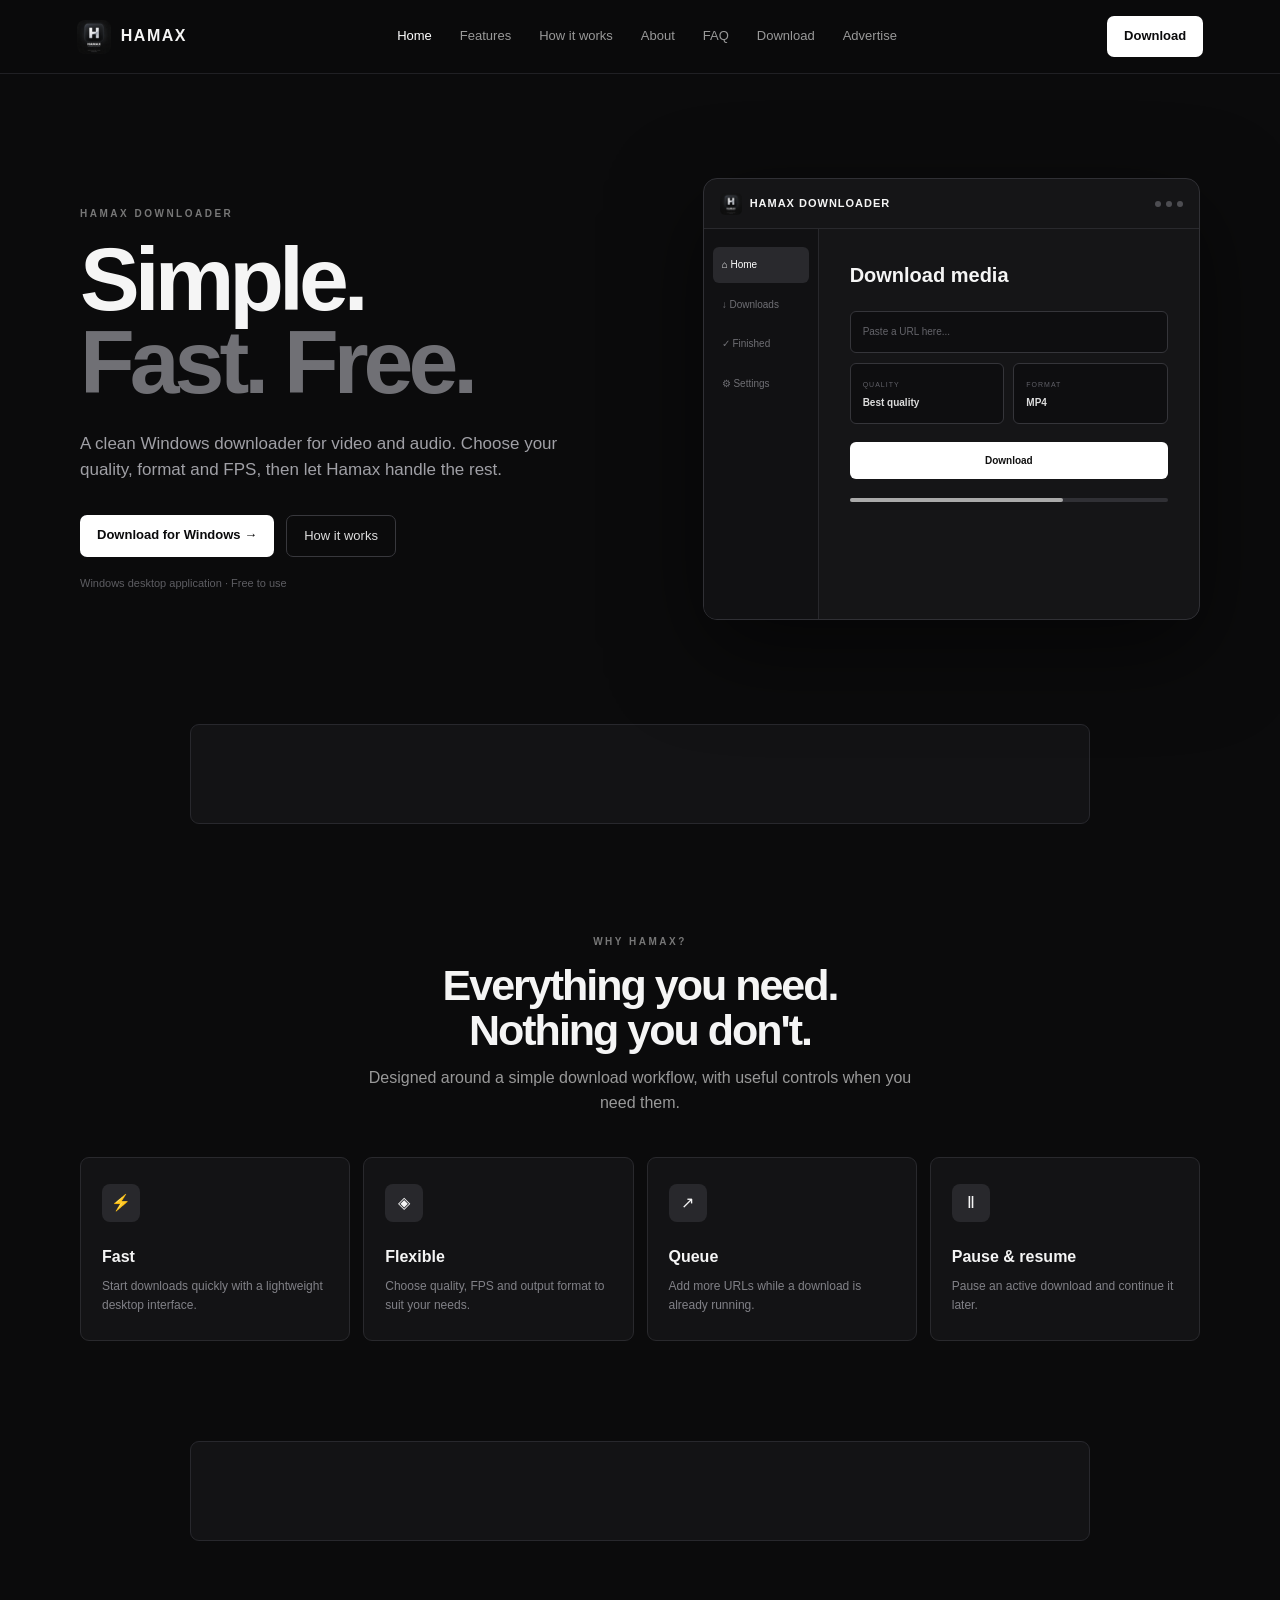
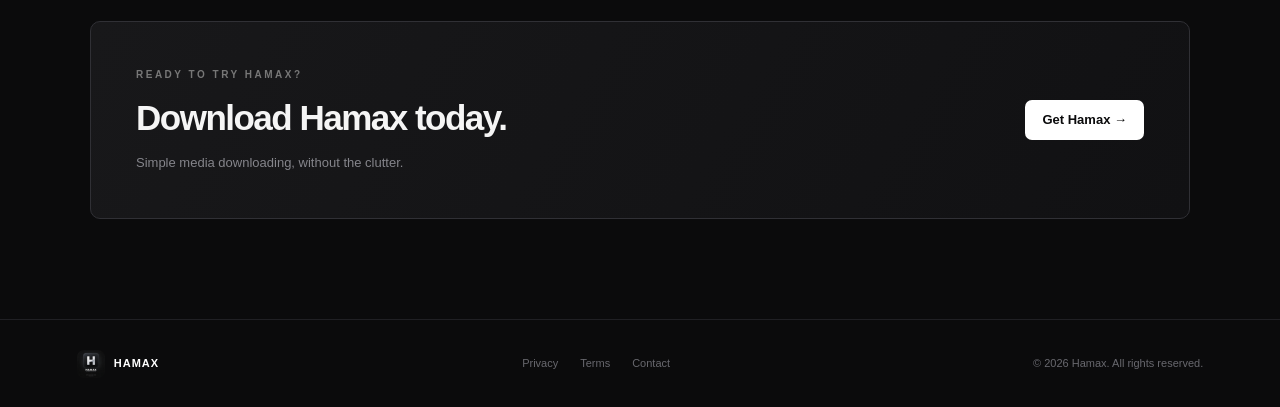
==== index.html @ fc196e13 "Add files via upload" ====
<!doctype html><html lang="en"><head><meta charset="utf-8"><meta name="viewport" content="width=device-width,initial-scale=1"><title>Hamax Downloader — Simple. Fast. Free.</title><meta name="description" content="Hamax Downloader is a simple, fast and flexible Windows media downloader."><link rel="icon" href="hamax-icon.png"><link rel="stylesheet" href="style.css"><script async src="https://pagead2.googlesyndication.com/pagead/js/adsbygoogle.js?client=ca-pub-3201957532693982" crossorigin="anonymous"></script></head><body><header class="navbar">
<a class="brand" href="index.html"><img src="hamax-icon.png" alt="Hamax"><span>HAMAX</span></a>
<nav><a href="index.html">Home</a><a href="features.html">Features</a><a href="how-it-works.html">How it works</a><a href="about.html">About</a><a href="faq.html">FAQ</a><a href="download.html">Download</a><a href="advertise.html">Advertise</a></nav>
<a class="nav-cta" href="download.html">Download</a>
</header>
<main>
<section class="hero"><div><div class="kicker">HAMAX DOWNLOADER</div><h1>Simple.<br><em>Fast. Free.</em></h1><p class="lead">A clean Windows downloader for video and audio. Choose your quality, format and FPS, then let Hamax handle the rest.</p><div class="actions"><a class="primary" href="download.html">Download for Windows →</a><a class="secondary" href="how-it-works.html">How it works</a></div><div class="note">Windows desktop application · Free to use</div></div>
<div class="product-preview"><div class="preview-top"><div class="preview-brand"><img src="hamax-icon.png" alt=""> HAMAX DOWNLOADER</div><div class="dots"><i></i><i></i><i></i></div></div><div class="preview-body"><div class="preview-side"><div class="pnav active">⌂ <span>Home</span></div><div class="pnav">↓ <span>Downloads</span></div><div class="pnav">✓ <span>Finished</span></div><div class="pnav">⚙ <span>Settings</span></div></div><div class="preview-content"><h3>Download media</h3><div class="fake-input">Paste a URL here...</div><div class="fake-row"><div class="fake-select"><small>QUALITY</small><strong>Best quality</strong></div><div class="fake-select"><small>FORMAT</small><strong>MP4</strong></div></div><div class="fake-button">Download</div><div class="progress"><span></span></div></div></div></div></section>
<div class="ad">
<ins class="adsbygoogle"
     style="display:block"
     data-ad-client="ca-pub-3201957532693982"
     data-ad-slot="auto"
     data-ad-format="auto"
     data-full-width-responsive="true"></ins>
<script>(adsbygoogle = window.adsbygoogle || []).push({});</script>
</div>
<section class="section"><div class="center"><div class="kicker">WHY HAMAX?</div><h2>Everything you need.<br>Nothing you don't.</h2><p>Designed around a simple download workflow, with useful controls when you need them.</p></div><div class="grid">
<article class="card"><div class="iconbox">⚡</div><h3>Fast</h3><p>Start downloads quickly with a lightweight desktop interface.</p></article>
<article class="card"><div class="iconbox">◈</div><h3>Flexible</h3><p>Choose quality, FPS and output format to suit your needs.</p></article>
<article class="card"><div class="iconbox">↗</div><h3>Queue</h3><p>Add more URLs while a download is already running.</p></article>
<article class="card"><div class="iconbox">Ⅱ</div><h3>Pause & resume</h3><p>Pause an active download and continue it later.</p></article>
</div></section>
<div class="ad">
<ins class="adsbygoogle"
     style="display:block"
     data-ad-client="ca-pub-3201957532693982"
     data-ad-slot="auto"
     data-ad-format="auto"
     data-full-width-responsive="true"></ins>
<script>(adsbygoogle = window.adsbygoogle || []).push({});</script>
</div>
<section class="cta"><div><div class="kicker">READY TO TRY HAMAX?</div><h2>Download Hamax today.</h2><p>Simple media downloading, without the clutter.</p></div><a class="primary" href="download.html">Get Hamax →</a></section>
</main><footer><div class="footer-brand"><img src="hamax-icon.png" alt="Hamax"> HAMAX</div><div class="footer-links"><a href="privacy.html">Privacy</a><a href="terms.html">Terms</a><a href="contact.html">Contact</a></div><div>© 2026 Hamax. All rights reserved.</div></footer><script src="script.js"></script></body></html>
---- style.css ----
*{box-sizing:border-box;margin:0;padding:0}
:root{--bg:#0b0b0c;--surface:#131315;--surface2:#19191c;--border:#29292d;--text:#f5f5f5;--muted:#99999f;--dim:#66666c}
html{scroll-behavior:smooth}
body{background:var(--bg);color:var(--text);font-family:Inter,"Segoe UI",Arial,sans-serif;line-height:1.55}
a{text-decoration:none;color:inherit}
.navbar{height:74px;padding:0 6%;border-bottom:1px solid #202024;display:flex;align-items:center;justify-content:space-between;position:sticky;top:0;z-index:20;background:rgba(11,11,12,.94);backdrop-filter:blur(12px)}
.brand{display:flex;align-items:center;gap:10px;font-weight:800;letter-spacing:1.5px}
.brand img{width:34px;height:34px;border-radius:8px;object-fit:contain}
nav{display:flex;gap:28px;color:#999;font-size:13px}
nav a:hover,nav a.active{color:#fff}
.nav-cta,.primary{background:#fff;color:#0b0b0c;border-radius:7px;padding:10px 17px;font-size:13px;font-weight:750}
.nav-cta:hover,.primary:hover{background:#dedede}
.hero{max-width:1180px;margin:auto;min-height:650px;padding:100px 30px;display:grid;grid-template-columns:1fr .9fr;align-items:center;gap:70px}
.kicker{font-size:10px;letter-spacing:2.5px;font-weight:800;color:#777}
h1{font-size:clamp(58px,7vw,92px);line-height:.93;letter-spacing:-5px;margin:17px 0 26px}
.hero h1 em{font-style:normal;color:#707075}
.lead{max-width:520px;color:#a0a0a6;font-size:17px}
.actions{display:flex;gap:12px;flex-wrap:wrap;margin-top:32px}
.secondary{border:1px solid #38383d;padding:10px 17px;border-radius:7px;font-size:13px;color:#ddd}
.secondary:hover{background:#18181b}
.note{margin-top:18px;color:#5d5d62;font-size:11px}
.product-preview{border:1px solid #303035;border-radius:14px;background:#151517;box-shadow:0 30px 90px #0008;overflow:hidden}
.preview-top{height:50px;border-bottom:1px solid #29292d;display:flex;align-items:center;justify-content:space-between;padding:0 16px}
.preview-brand{font-size:11px;font-weight:800;letter-spacing:1px;display:flex;align-items:center;gap:8px}
.preview-brand img{width:22px;height:22px;border-radius:5px}
.dots{display:flex;gap:5px}.dots i{width:6px;height:6px;background:#4d4d52;border-radius:50%}
.preview-body{display:grid;grid-template-columns:115px 1fr;min-height:390px}
.preview-side{background:#111113;border-right:1px solid #28282c;padding:18px 9px}
.pnav{padding:10px 9px;border-radius:6px;color:#6f6f74;font-size:10px;margin-bottom:4px}.pnav.active{background:#29292d;color:#fff}
.preview-content{padding:31px}.preview-content h3{font-size:20px;margin-bottom:20px}
.fake-input,.fake-select{border:1px solid #35353a;background:#0e0e10;border-radius:6px;padding:12px;color:#64646a;font-size:10px}
.fake-row{display:grid;grid-template-columns:1fr 1fr;gap:9px;margin-top:10px}.fake-select strong{display:block;color:#ddd;font-size:10px;margin-top:4px}.fake-select small{color:#606067;font-size:7px;letter-spacing:1px}
.fake-button{background:#fff;color:#111;text-align:center;padding:11px;border-radius:6px;margin-top:18px;font-size:10px;font-weight:800}
.progress{height:4px;background:#303035;border-radius:10px;margin-top:19px}.progress span{display:block;width:67%;height:100%;background:#aaa;border-radius:10px}
.ad{width:min(100% - 40px,900px);min-height:100px;margin:0 auto 80px;border:1px solid #28282d;border-radius:9px;background:#131315;display:flex;flex-direction:column;justify-content:center;align-items:center;color:#555}
.ad strong{font-size:8px;letter-spacing:2px;color:#555}.ad span{font-size:13px;color:#85858a;margin-top:4px}.ad small{font-size:8px;color:#505057}
.section{max-width:1180px;margin:auto;padding:30px 30px 100px}
.center{text-align:center}.center h2{font-size:43px;line-height:1.05;letter-spacing:-2px;margin:13px 0}.center p{color:#999;max-width:570px;margin:auto}
.grid{display:grid;grid-template-columns:repeat(4,1fr);gap:13px;margin-top:42px}
.card{background:var(--surface);border:1px solid var(--border);border-radius:9px;padding:26px 21px}.card:hover{border-color:#44444a}
.iconbox{width:38px;height:38px;border-radius:8px;background:#28282c;display:flex;align-items:center;justify-content:center;margin-bottom:23px;font-size:16px}
.card h3{font-size:16px;margin-bottom:7px}.card p{font-size:12px;color:#818187}
.steps{max-width:820px;margin:45px auto 0;display:grid;gap:12px}.step{display:grid;grid-template-columns:60px 1fr;gap:20px;padding:26px;background:var(--surface);border:1px solid var(--border);border-radius:9px}.num{color:#777;font-weight:800;font-size:12px}.step h3{font-size:18px;margin-bottom:5px}.step p{color:#85858b;font-size:13px}
.cta{max-width:1100px;margin:0 auto 100px;padding:45px;border:1px solid #303035;border-radius:10px;background:linear-gradient(120deg,#18181a,#111113);display:flex;align-items:center;justify-content:space-between;gap:25px}.cta h2{font-size:35px;letter-spacing:-1.5px;margin:8px 0}.cta p{color:#85858b;font-size:13px}
footer{border-top:1px solid #202024;padding:25px 6%;min-height:88px;display:flex;align-items:center;justify-content:space-between;color:#68686e;font-size:11px}.footer-brand{display:flex;align-items:center;gap:9px;color:#fff;font-weight:800;letter-spacing:1px}.footer-brand img{width:28px;height:28px;border-radius:7px}.footer-links{display:flex;gap:22px}.footer-links a:hover{color:#fff}
.page{max-width:950px;margin:auto;padding:90px 30px 110px}.page h1{font-size:60px;letter-spacing:-3px}.page-intro{color:#929298;max-width:650px;margin-top:-10px;margin-bottom:40px}.legal{background:var(--surface);border:1px solid var(--border);border-radius:9px;padding:30px}.legal h2{font-size:20px;margin:25px 0 8px}.legal h2:first-child{margin-top:0}.legal p,.legal li{color:#929298;font-size:13px}.legal ul{padding-left:20px;margin-top:8px}
.faqs{display:grid;gap:10px}.faqs details{background:var(--surface);border:1px solid var(--border);border-radius:8px;padding:20px 22px}.faqs summary{cursor:pointer;font-weight:650;font-size:14px}.faqs p{color:#888;font-size:13px;margin-top:12px}
@media(max-width:850px){nav{display:none}.hero{grid-template-columns:1fr;padding-top:65px}.grid{grid-template-columns:repeat(2,1fr)}.cta{margin-left:20px;margin-right:20px}}
@media(max-width:520px){.navbar{padding:0 18px}.nav-cta{padding:9px 12px}.hero{padding:55px 20px}.hero h1{font-size:58px}.preview-body{grid-template-columns:85px 1fr}.preview-content{padding:20px}.grid{grid-template-columns:1fr}.section{padding-left:20px;padding-right:20px}.cta{margin-left:15px;margin-right:15px;flex-direction:column;align-items:flex-start}.page{padding:60px 20px}.page h1{font-size:46px}footer{flex-direction:column;gap:15px}}
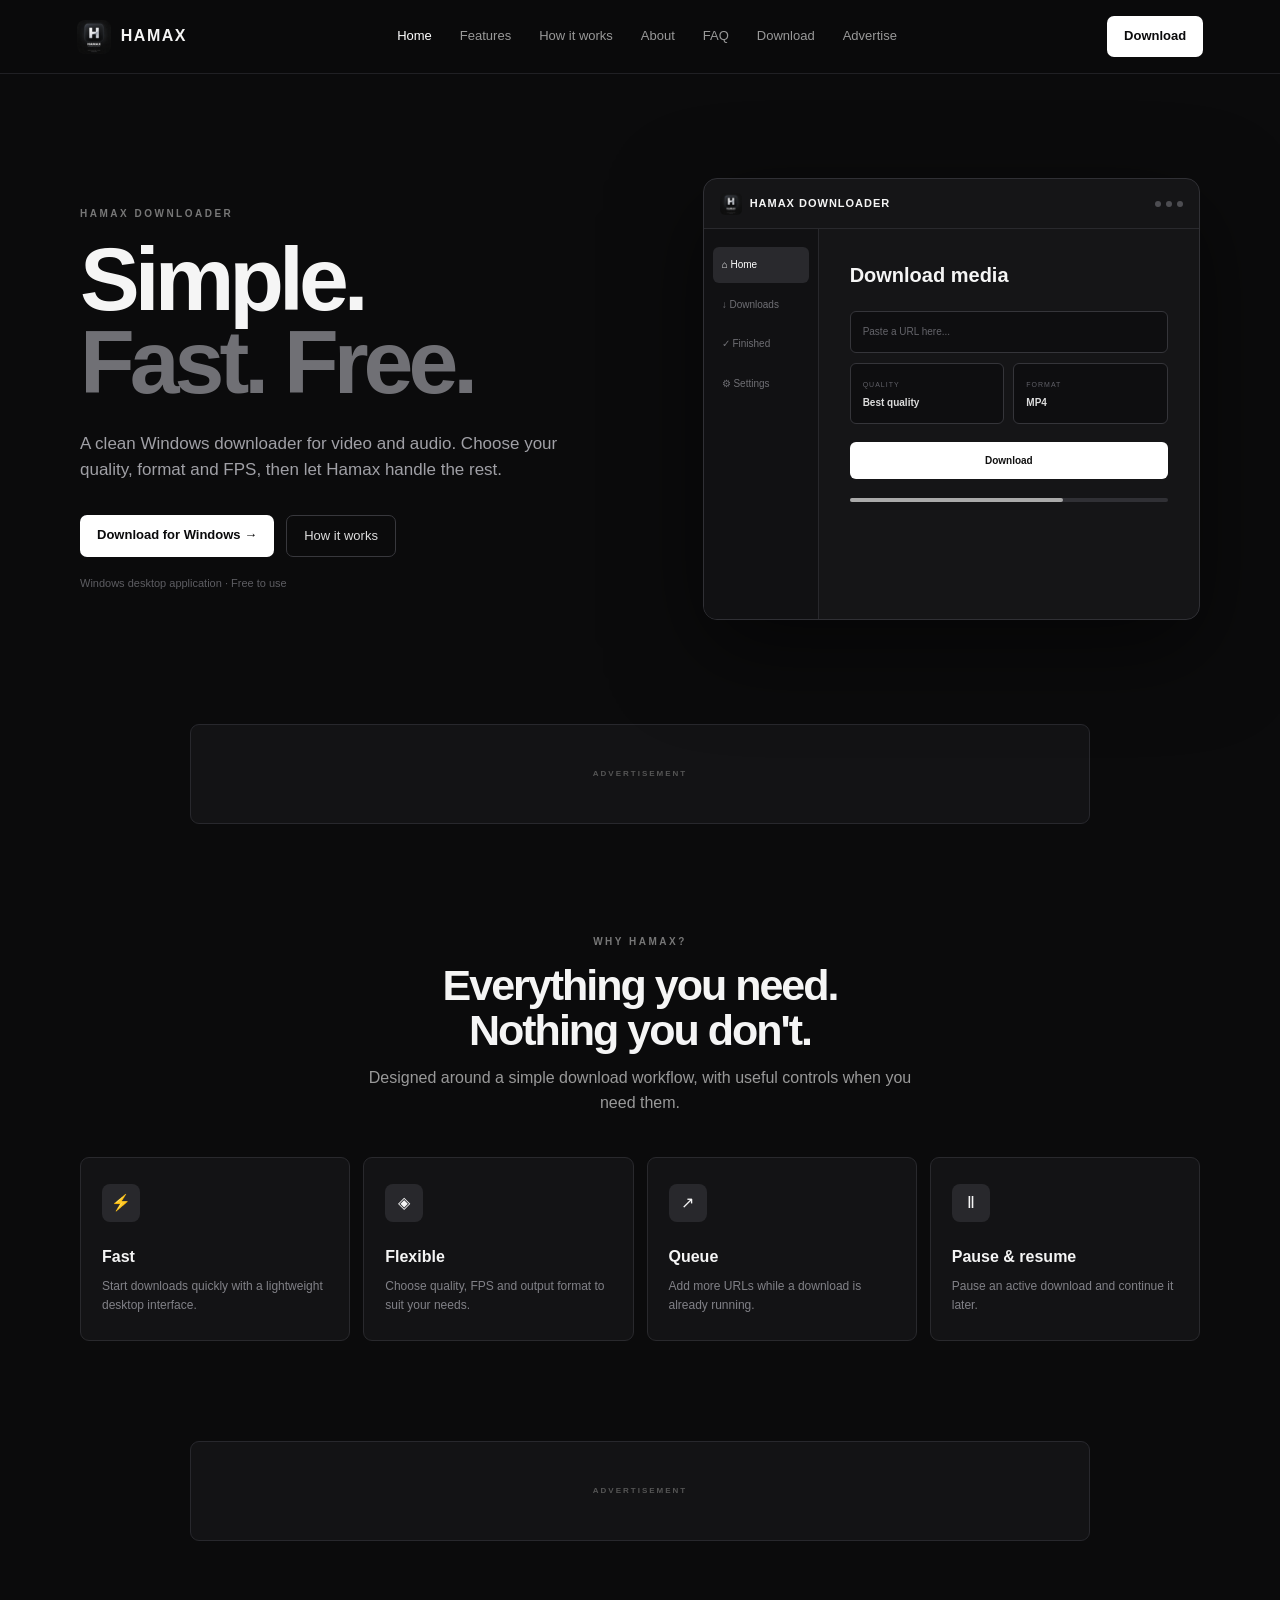
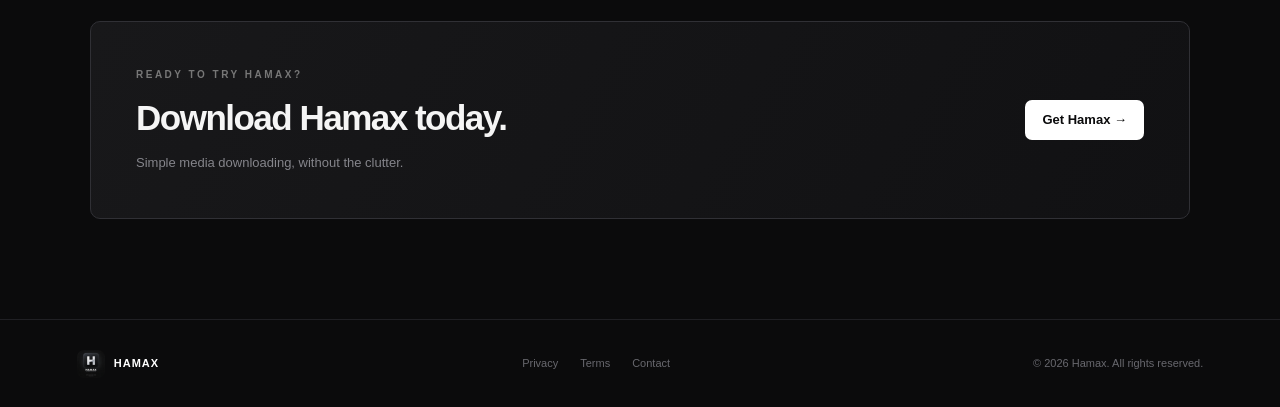
==== commit 5dfae807: "Update index.html" ====
--- a/index.html
+++ b/index.html
@@ -7,13 +7,19 @@
 <section class="hero"><div><div class="kicker">HAMAX DOWNLOADER</div><h1>Simple.<br><em>Fast. Free.</em></h1><p class="lead">A clean Windows downloader for video and audio. Choose your quality, format and FPS, then let Hamax handle the rest.</p><div class="actions"><a class="primary" href="download.html">Download for Windows →</a><a class="secondary" href="how-it-works.html">How it works</a></div><div class="note">Windows desktop application · Free to use</div></div>
 <div class="product-preview"><div class="preview-top"><div class="preview-brand"><img src="hamax-icon.png" alt=""> HAMAX DOWNLOADER</div><div class="dots"><i></i><i></i><i></i></div></div><div class="preview-body"><div class="preview-side"><div class="pnav active">⌂ <span>Home</span></div><div class="pnav">↓ <span>Downloads</span></div><div class="pnav">✓ <span>Finished</span></div><div class="pnav">⚙ <span>Settings</span></div></div><div class="preview-content"><h3>Download media</h3><div class="fake-input">Paste a URL here...</div><div class="fake-row"><div class="fake-select"><small>QUALITY</small><strong>Best quality</strong></div><div class="fake-select"><small>FORMAT</small><strong>MP4</strong></div></div><div class="fake-button">Download</div><div class="progress"><span></span></div></div></div></div></section>
 <div class="ad">
-<ins class="adsbygoogle"
-     style="display:block"
-     data-ad-client="ca-pub-3201957532693982"
-     data-ad-slot="auto"
-     data-ad-format="auto"
-     data-full-width-responsive="true"></ins>
-<script>(adsbygoogle = window.adsbygoogle || []).push({});</script>
+    <strong>ADVERTISEMENT</strong>
+
+    <script>
+      atOptions = {
+        'key' : '586d0c1e15835ad520b7a936d45fc69b',
+        'format' : 'iframe',
+        'height' : 90,
+        'width' : 728,
+        'params' : {}
+      };
+    </script>
+
+    <script src="https://www.highrevenueformat.com/586d0c1e15835ad520b7a936d45fc69b/invoke.js"></script>
 </div>
 <section class="section"><div class="center"><div class="kicker">WHY HAMAX?</div><h2>Everything you need.<br>Nothing you don't.</h2><p>Designed around a simple download workflow, with useful controls when you need them.</p></div><div class="grid">
 <article class="card"><div class="iconbox">⚡</div><h3>Fast</h3><p>Start downloads quickly with a lightweight desktop interface.</p></article>
@@ -22,13 +28,19 @@
 <article class="card"><div class="iconbox">Ⅱ</div><h3>Pause & resume</h3><p>Pause an active download and continue it later.</p></article>
 </div></section>
 <div class="ad">
-<ins class="adsbygoogle"
-     style="display:block"
-     data-ad-client="ca-pub-3201957532693982"
-     data-ad-slot="auto"
-     data-ad-format="auto"
-     data-full-width-responsive="true"></ins>
-<script>(adsbygoogle = window.adsbygoogle || []).push({});</script>
+    <strong>ADVERTISEMENT</strong>
+
+    <script>
+      atOptions = {
+        'key' : '586d0c1e15835ad520b7a936d45fc69b',
+        'format' : 'iframe',
+        'height' : 90,
+        'width' : 728,
+        'params' : {}
+      };
+    </script>
+
+    <script src="https://www.highrevenueformat.com/586d0c1e15835ad520b7a936d45fc69b/invoke.js"></script>
 </div>
 <section class="cta"><div><div class="kicker">READY TO TRY HAMAX?</div><h2>Download Hamax today.</h2><p>Simple media downloading, without the clutter.</p></div><a class="primary" href="download.html">Get Hamax →</a></section>
-</main><footer><div class="footer-brand"><img src="hamax-icon.png" alt="Hamax"> HAMAX</div><div class="footer-links"><a href="privacy.html">Privacy</a><a href="terms.html">Terms</a><a href="contact.html">Contact</a></div><div>© 2026 Hamax. All rights reserved.</div></footer><script src="script.js"></script></body></html>+</main><footer><div class="footer-brand"><img src="hamax-icon.png" alt="Hamax"> HAMAX</div><div class="footer-links"><a href="privacy.html">Privacy</a><a href="terms.html">Terms</a><a href="contact.html">Contact</a></div><div>© 2026 Hamax. All rights reserved.</div></footer><script src="script.js"></script></body></html>
